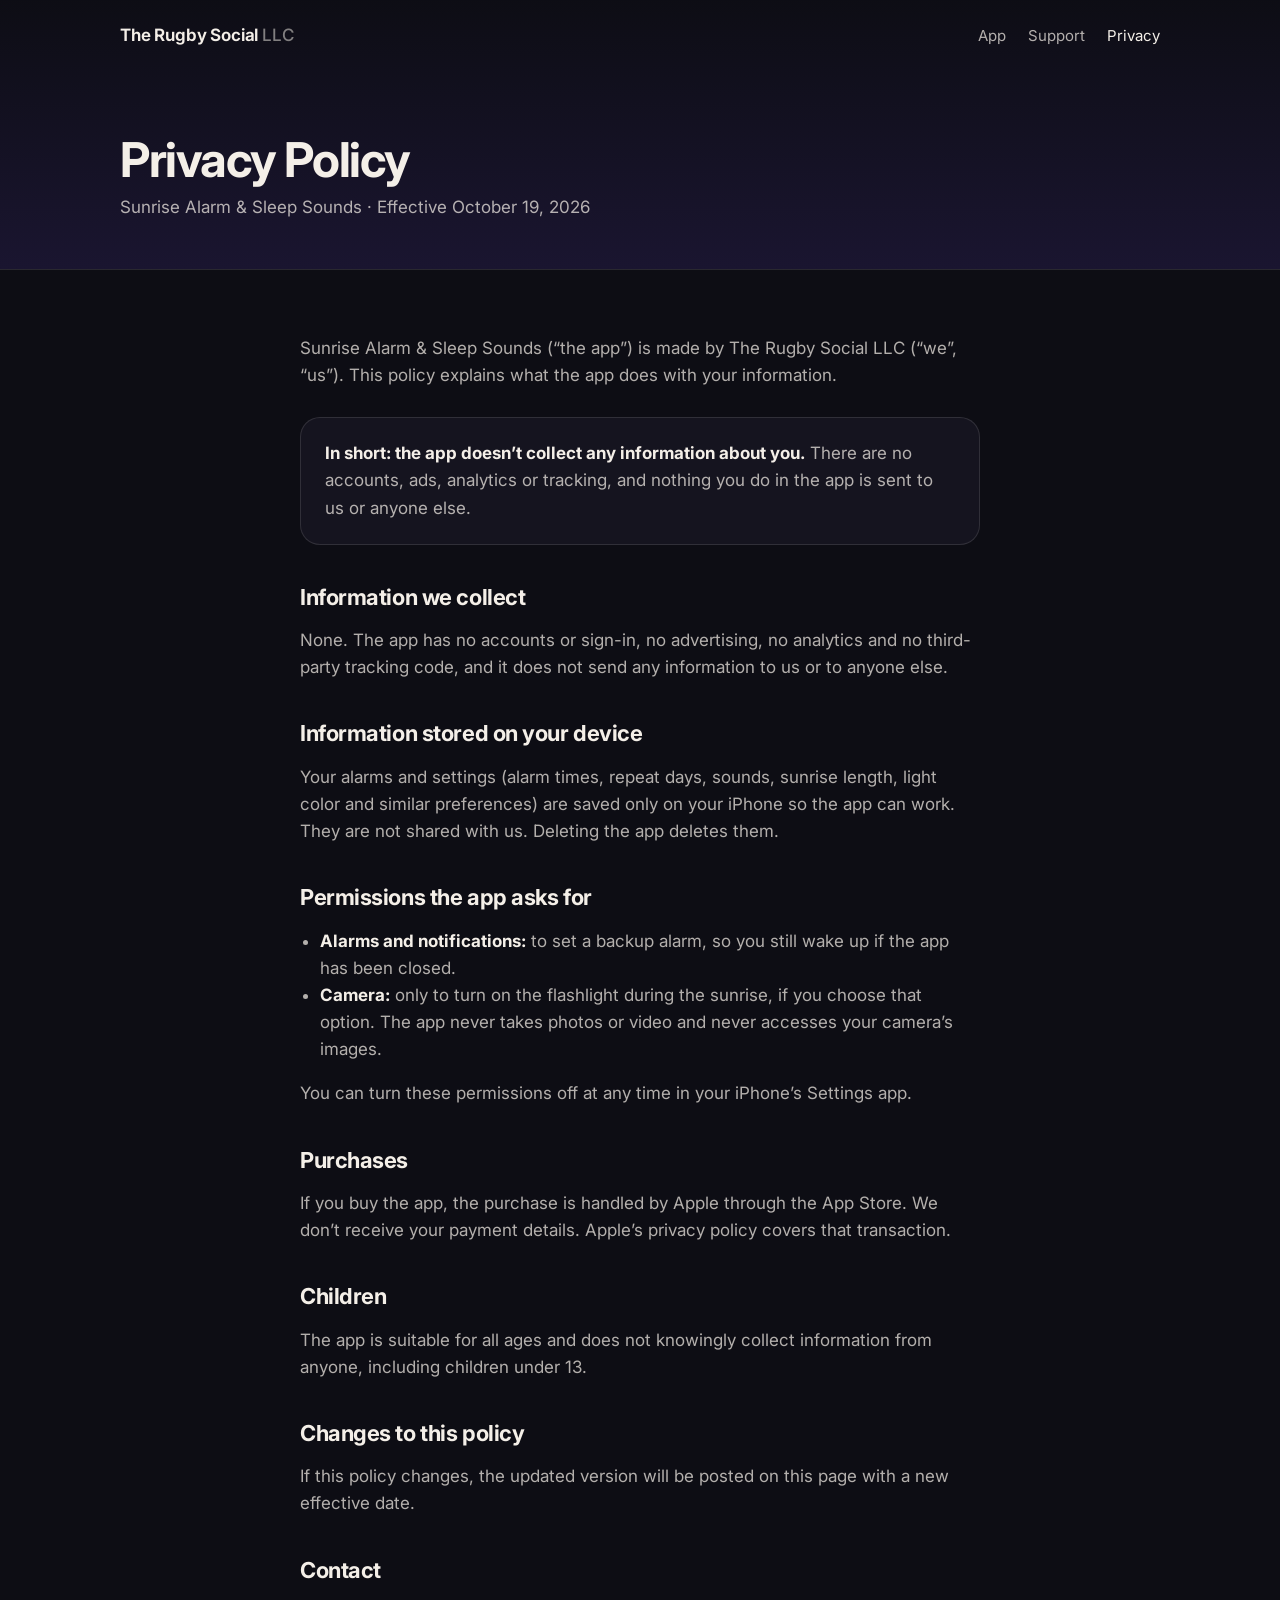
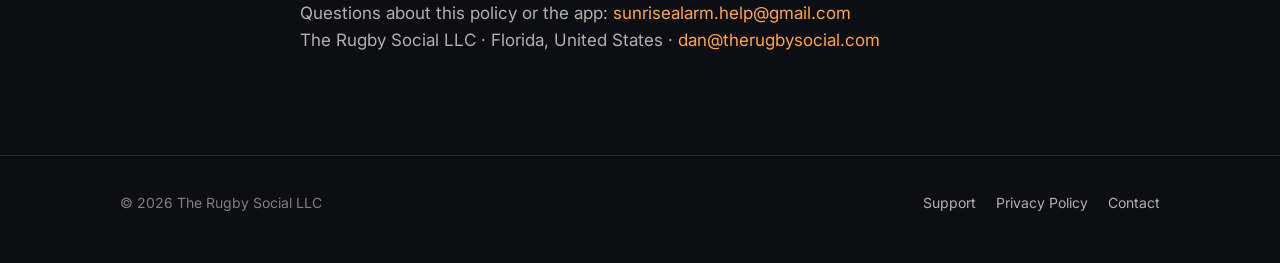
==== privacy.html @ a0db1877 "Add The Rugby Social website" ====
<!doctype html>
<html lang="en">
<head>
  <meta charset="utf-8">
  <meta name="viewport" content="width=device-width, initial-scale=1">
  <title>Privacy Policy — Sunrise Alarm &amp; Sleep Sounds</title>
  <meta name="description" content="Privacy policy for Sunrise Alarm & Sleep Sounds by The Rugby Social LLC. The app collects no data.">
  <link rel="icon" type="image/png" href="favicon.png">
  <link rel="apple-touch-icon" href="apple-touch-icon.png">
  <link rel="preconnect" href="https://fonts.googleapis.com">
  <link rel="preconnect" href="https://fonts.gstatic.com" crossorigin>
  <link href="https://fonts.googleapis.com/css2?family=Inter:wght@400;500;600;700&display=swap" rel="stylesheet">
  <link rel="stylesheet" href="style.css">
</head>
<body>
  <header class="site-header">
    <div class="wrap">
      <a class="brand" href="/">The Rugby Social <span>LLC</span></a>
      <nav class="nav" aria-label="Main">
        <a href="/#app">App</a>
        <a href="/support.html">Support</a>
        <a href="/privacy.html" aria-current="page">Privacy</a>
      </nav>
    </div>
  </header>

  <main>
    <div class="page-head">
      <div class="wrap">
        <h1>Privacy Policy</h1>
        <p>Sunrise Alarm &amp; Sleep Sounds · Effective October 19, 2026</p>
      </div>
    </div>

    <div class="wrap prose">
      <p>Sunrise Alarm &amp; Sleep Sounds (“the app”) is made by The Rugby Social LLC (“we”, “us”). This policy explains what the app does with your information.</p>

      <div class="callout"><p><strong>In short: the app doesn’t collect any information about you.</strong> There are no accounts, ads, analytics or tracking, and nothing you do in the app is sent to us or anyone else.</p></div>

      <h2>Information we collect</h2>
      <p>None. The app has no accounts or sign-in, no advertising, no analytics and no third-party tracking code, and it does not send any information to us or to anyone else.</p>

      <h2>Information stored on your device</h2>
      <p>Your alarms and settings (alarm times, repeat days, sounds, sunrise length, light color and similar preferences) are saved only on your iPhone so the app can work. They are not shared with us. Deleting the app deletes them.</p>

      <h2>Permissions the app asks for</h2>
      <ul>
        <li><strong>Alarms and notifications:</strong> to set a backup alarm, so you still wake up if the app has been closed.</li>
        <li><strong>Camera:</strong> only to turn on the flashlight during the sunrise, if you choose that option. The app never takes photos or video and never accesses your camera’s images.</li>
      </ul>
      <p>You can turn these permissions off at any time in your iPhone’s Settings app.</p>

      <h2>Purchases</h2>
      <p>If you buy the app, the purchase is handled by Apple through the App Store. We don’t receive your payment details. Apple’s privacy policy covers that transaction.</p>

      <h2>Children</h2>
      <p>The app is suitable for all ages and does not knowingly collect information from anyone, including children under 13.</p>

      <h2>Changes to this policy</h2>
      <p>If this policy changes, the updated version will be posted on this page with a new effective date.</p>

      <h2>Contact</h2>
      <p>Questions about this policy or the app: <a href="mailto:sunrisealarm.help@gmail.com">sunrisealarm.help@gmail.com</a><br>
      The Rugby Social LLC · Florida, United States · <a href="mailto:dan@therugbysocial.com">dan@therugbysocial.com</a></p>
    </div>
  </main>

  <footer class="site-footer">
    <div class="wrap">
      <div>© 2026 The Rugby Social LLC</div>
      <nav aria-label="Footer">
        <a href="/support.html">Support</a>
        <a href="/privacy.html">Privacy Policy</a>
        <a href="mailto:dan@therugbysocial.com">Contact</a>
      </nav>
    </div>
  </footer>
</body>
</html>
---- style.css ----
:root {
  --night: #0d0d14;
  --night-2: #15141f;
  --ink: #f4efe8;
  --ink-soft: rgba(244, 239, 232, 0.72);
  --ink-faint: rgba(244, 239, 232, 0.5);
  --line: rgba(244, 239, 232, 0.12);
  --amber: #ffa54f;
  --rose: #e8746a;
  --violet: #4b2a6b;
  --radius: 20px;
  --max: 1080px;
}

* { box-sizing: border-box; }

html { -webkit-text-size-adjust: 100%; }

body {
  margin: 0;
  background: var(--night);
  color: var(--ink);
  font-family: "Inter", -apple-system, BlinkMacSystemFont, "Segoe UI", Roboto, sans-serif;
  font-size: 17px;
  line-height: 1.6;
  -webkit-font-smoothing: antialiased;
}

a { color: var(--amber); text-decoration: none; }
a:hover { text-decoration: underline; }

img { max-width: 100%; display: block; }

.wrap { max-width: var(--max); margin: 0 auto; padding: 0 20px; }

/* Header */
.site-header { position: relative; z-index: 2; }
.site-header .wrap {
  display: flex; align-items: center; justify-content: space-between;
  padding-top: 22px; padding-bottom: 22px; gap: 16px;
}
.brand { color: var(--ink); font-weight: 650; letter-spacing: -0.01em; font-size: 17px; }
.brand:hover { text-decoration: none; }
.brand span { color: var(--ink-faint); font-weight: 500; }
.nav { display: flex; gap: 22px; font-size: 15px; }
.nav a { color: var(--ink-soft); }
.nav a:hover, .nav a[aria-current="page"] { color: var(--ink); text-decoration: none; }

/* Hero */
.hero {
  position: relative;
  overflow: hidden;
  background:
    radial-gradient(120% 70% at 50% 115%, rgba(255, 165, 79, 0.55) 0%, rgba(232, 116, 106, 0.35) 30%, rgba(75, 42, 107, 0.35) 55%, transparent 75%),
    linear-gradient(180deg, var(--night) 0%, #1a1530 60%, #2a1a3a 100%);
  margin-top: -76px;
  padding-top: 76px;
}
.hero .wrap {
  display: grid;
  grid-template-columns: 1.1fr 0.9fr;
  align-items: center;
  gap: 48px;
  padding-top: 64px;
  padding-bottom: 72px;
}
.eyebrow {
  display: inline-flex; align-items: center; gap: 10px;
  font-size: 14px; color: var(--ink-soft); margin-bottom: 18px;
}
.eyebrow img { width: 40px; height: 40px; border-radius: 10px; }
h1 {
  font-size: clamp(38px, 6vw, 60px);
  line-height: 1.05;
  letter-spacing: -0.03em;
  font-weight: 700;
  margin: 0 0 18px;
}
h1 .glow {
  background: linear-gradient(90deg, #ffd59a, var(--amber) 45%, var(--rose));
  -webkit-background-clip: text; background-clip: text; color: transparent;
}
.lede { font-size: 19px; color: var(--ink-soft); max-width: 34em; margin: 0 0 28px; }
.cta-row { display: flex; flex-wrap: wrap; gap: 12px; align-items: center; }
.badge {
  display: inline-flex; align-items: center; gap: 10px;
  padding: 12px 20px; border-radius: 999px;
  background: var(--ink); color: var(--night);
  font-weight: 600; font-size: 15px;
}
.badge:hover { text-decoration: none; opacity: 0.92; }
.badge.soon { background: rgba(244, 239, 232, 0.1); color: var(--ink); border: 1px solid var(--line); cursor: default; }
.badge svg { width: 18px; height: 18px; }
.hero-art { justify-self: center; width: min(360px, 100%); }
.hero-art img { border-radius: 28px; box-shadow: 0 30px 80px rgba(0, 0, 0, 0.5); }

/* Sections */
section { padding: 84px 0; }
section + section { border-top: 1px solid var(--line); }
h2 {
  font-size: clamp(28px, 4vw, 38px);
  letter-spacing: -0.02em;
  line-height: 1.15;
  margin: 0 0 14px;
}
.section-lede { color: var(--ink-soft); max-width: 40em; margin: 0 0 44px; }

.features {
  display: grid;
  grid-template-columns: repeat(3, 1fr);
  gap: 18px;
}
.feature {
  background: var(--night-2);
  border: 1px solid var(--line);
  border-radius: var(--radius);
  padding: 26px;
}
.feature .icon {
  width: 44px; height: 44px; border-radius: 12px;
  display: grid; place-items: center;
  background: rgba(255, 165, 79, 0.14); color: var(--amber);
  margin-bottom: 16px;
}
.feature .icon svg { width: 22px; height: 22px; }
.feature h3 { margin: 0 0 8px; font-size: 18px; letter-spacing: -0.01em; }
.feature p { margin: 0; color: var(--ink-soft); font-size: 16px; }

.gallery {
  display: grid;
  grid-auto-flow: column;
  grid-auto-columns: minmax(200px, 1fr);
  gap: 16px;
  overflow-x: auto;
  scroll-snap-type: x mandatory;
  padding-bottom: 8px;
}
.gallery img {
  border-radius: 18px;
  scroll-snap-align: start;
  border: 1px solid var(--line);
}

.steps { list-style: none; padding: 0; margin: 0; display: grid; gap: 14px; counter-reset: step; max-width: 640px; }
.steps li {
  counter-increment: step;
  display: grid; grid-template-columns: 40px 1fr; gap: 14px; align-items: start;
}
.steps li::before {
  content: counter(step);
  width: 40px; height: 40px; border-radius: 50%;
  display: grid; place-items: center;
  background: rgba(255, 165, 79, 0.14); color: var(--amber); font-weight: 650;
}
.steps strong { display: block; }
.steps span { color: var(--ink-soft); }

.company {
  display: grid; grid-template-columns: 1fr 1fr; gap: 48px; align-items: start;
}
.company dl { margin: 0; display: grid; grid-template-columns: max-content 1fr; gap: 10px 20px; }
.company dt { color: var(--ink-faint); }
.company dd { margin: 0; }

/* Text pages */
.page-head {
  background: linear-gradient(180deg, var(--night) 0%, #1a1530 100%);
  margin-top: -76px; padding: 140px 0 48px;
  border-bottom: 1px solid var(--line);
}
.page-head h1 { font-size: clamp(34px, 5vw, 48px); margin-bottom: 8px; }
.page-head p { color: var(--ink-soft); margin: 0; }
.prose { max-width: 720px; padding-top: 48px; padding-bottom: 84px; }
.prose h2 { font-size: 22px; margin: 40px 0 10px; }
.prose p, .prose li { color: var(--ink-soft); }
.prose strong { color: var(--ink); }
.prose ul { padding-left: 1.2em; }
.callout {
  background: var(--night-2); border: 1px solid var(--line);
  border-radius: var(--radius); padding: 22px 24px; margin: 28px 0;
}
.callout p { margin: 0; }
.faq details {
  border-bottom: 1px solid var(--line);
  padding: 16px 0;
}
.faq summary {
  cursor: pointer; font-weight: 600; color: var(--ink);
  list-style: none; display: flex; justify-content: space-between; gap: 16px;
}
.faq summary::-webkit-details-marker { display: none; }
.faq summary::after { content: "+"; color: var(--amber); font-weight: 400; font-size: 22px; line-height: 1; }
.faq details[open] summary::after { content: "–"; }
.faq details p { margin: 10px 0 0; }

/* Footer */
.site-footer { border-top: 1px solid var(--line); padding: 36px 0 48px; color: var(--ink-faint); font-size: 14px; }
.site-footer .wrap { display: flex; flex-wrap: wrap; justify-content: space-between; gap: 16px; }
.site-footer nav { display: flex; gap: 20px; }
.site-footer a { color: var(--ink-soft); }

@media (max-width: 860px) {
  .hero .wrap { grid-template-columns: 1fr; gap: 40px; padding-top: 40px; }
  .hero-art { width: min(300px, 80%); }
  .features { grid-template-columns: 1fr; }
  .company { grid-template-columns: 1fr; gap: 28px; }
  section { padding: 64px 0; }
}
@media (max-width: 480px) {
  .nav { gap: 14px; font-size: 14px; }
  .brand span { display: none; }
}
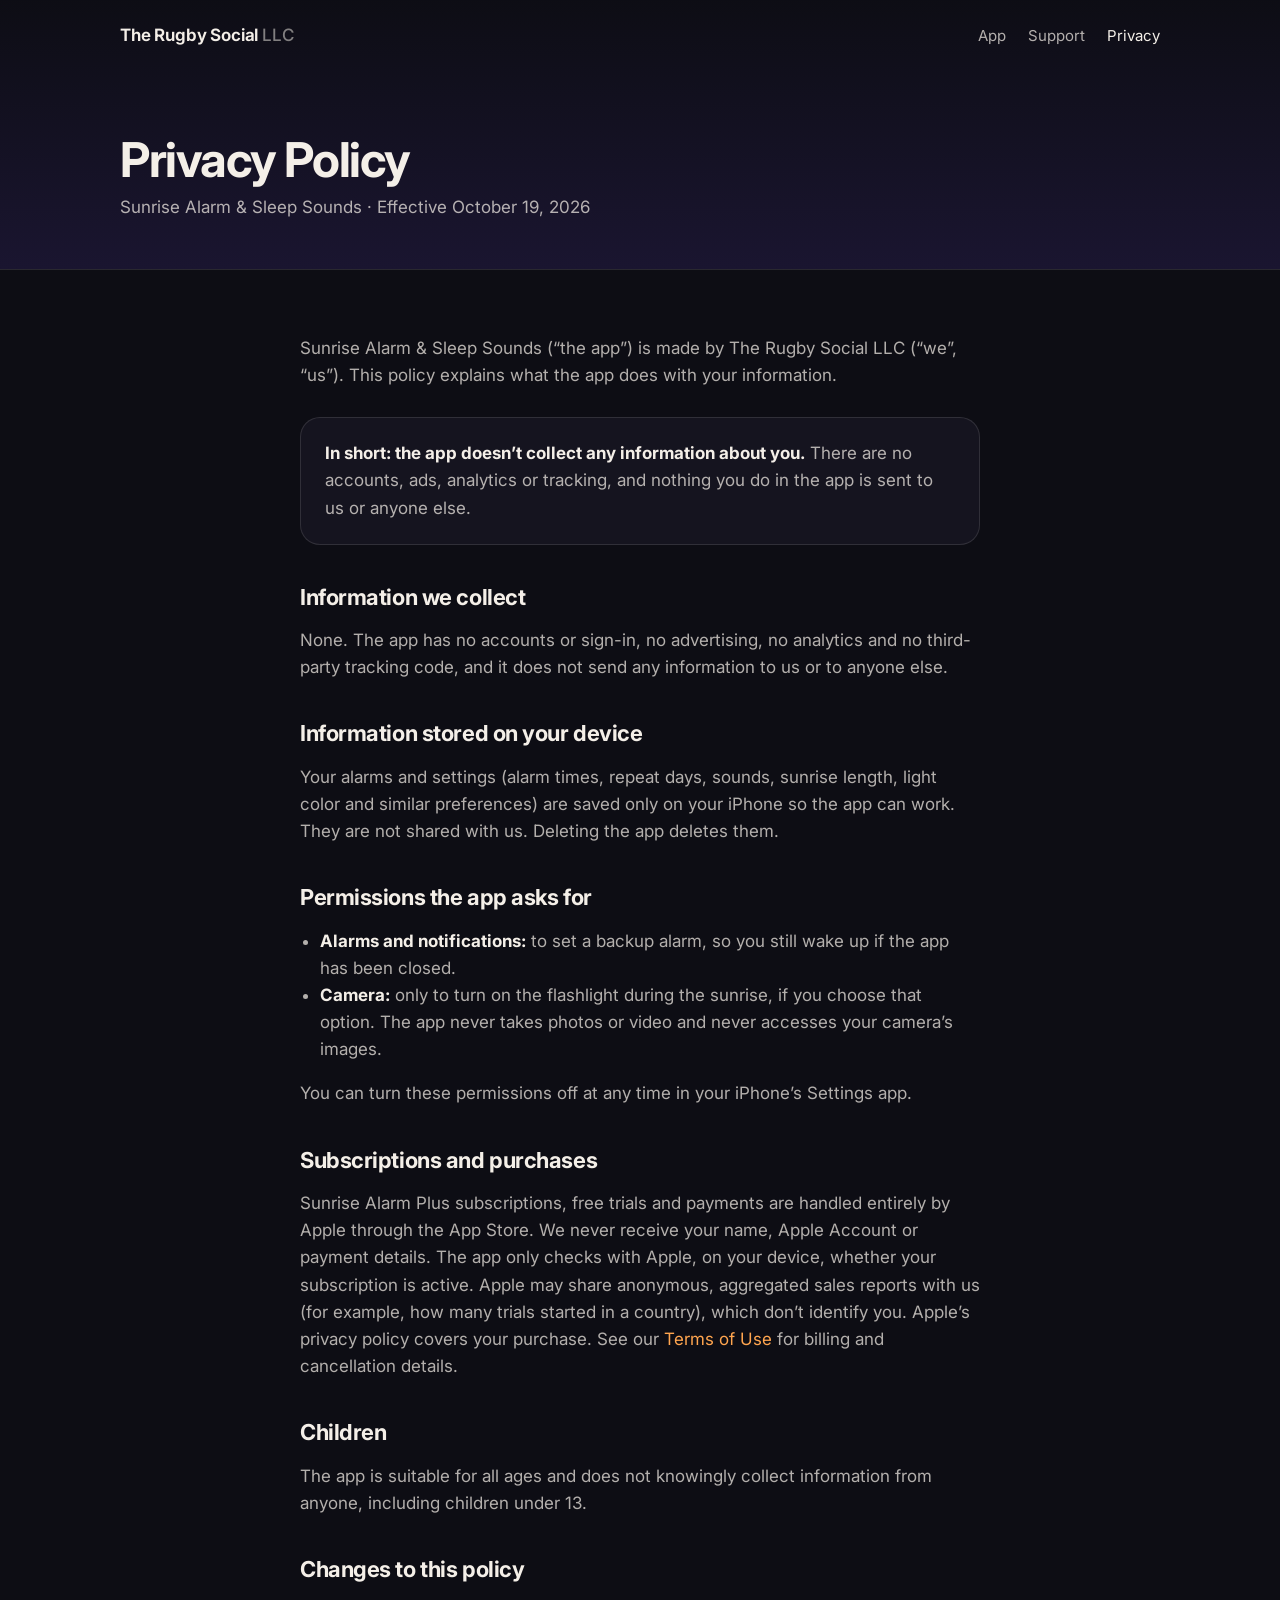
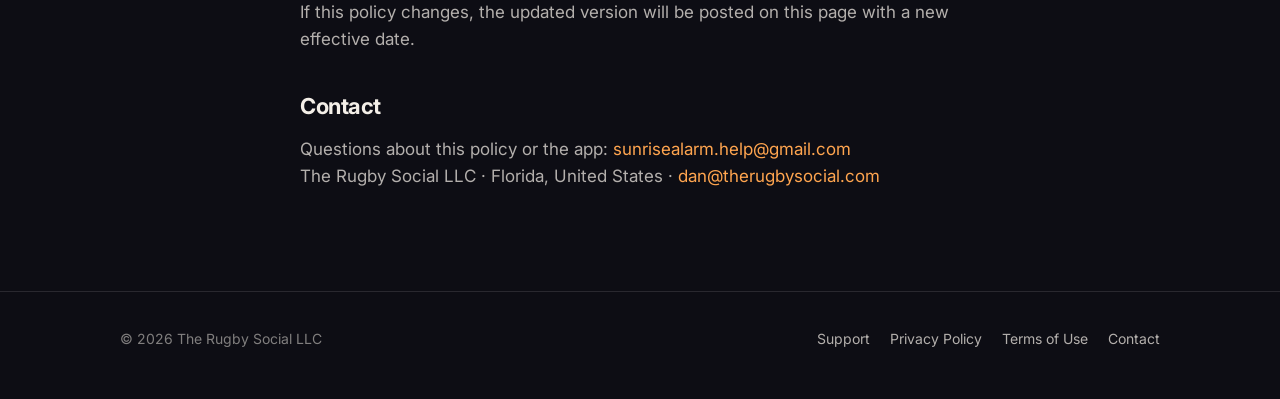
==== commit 075e0aad: "Add Terms of Use, subscription FAQ and privacy update" ====
--- a/privacy.html
+++ b/privacy.html
@@ -50,8 +50,8 @@
       </ul>
       <p>You can turn these permissions off at any time in your iPhone’s Settings app.</p>
 
-      <h2>Purchases</h2>
-      <p>If you buy the app, the purchase is handled by Apple through the App Store. We don’t receive your payment details. Apple’s privacy policy covers that transaction.</p>
+      <h2>Subscriptions and purchases</h2>
+      <p>Sunrise Alarm Plus subscriptions, free trials and payments are handled entirely by Apple through the App Store. We never receive your name, Apple Account or payment details. The app only checks with Apple, on your device, whether your subscription is active. Apple may share anonymous, aggregated sales reports with us (for example, how many trials started in a country), which don’t identify you. Apple’s privacy policy covers your purchase. See our <a href="/terms.html">Terms of Use</a> for billing and cancellation details.</p>
 
       <h2>Children</h2>
       <p>The app is suitable for all ages and does not knowingly collect information from anyone, including children under 13.</p>
@@ -71,6 +71,7 @@
       <nav aria-label="Footer">
         <a href="/support.html">Support</a>
         <a href="/privacy.html">Privacy Policy</a>
+        <a href="/terms.html">Terms of Use</a>
         <a href="mailto:dan@therugbysocial.com">Contact</a>
       </nav>
     </div>
--- a/style.css
+++ b/style.css
@@ -29,7 +29,7 @@
 a { color: var(--amber); text-decoration: none; }
 a:hover { text-decoration: underline; }
 
-img { max-width: 100%; display: block; }
+img { max-width: 100%; height: auto; display: block; }
 
 .wrap { max-width: var(--max); margin: 0 auto; padding: 0 20px; }
 
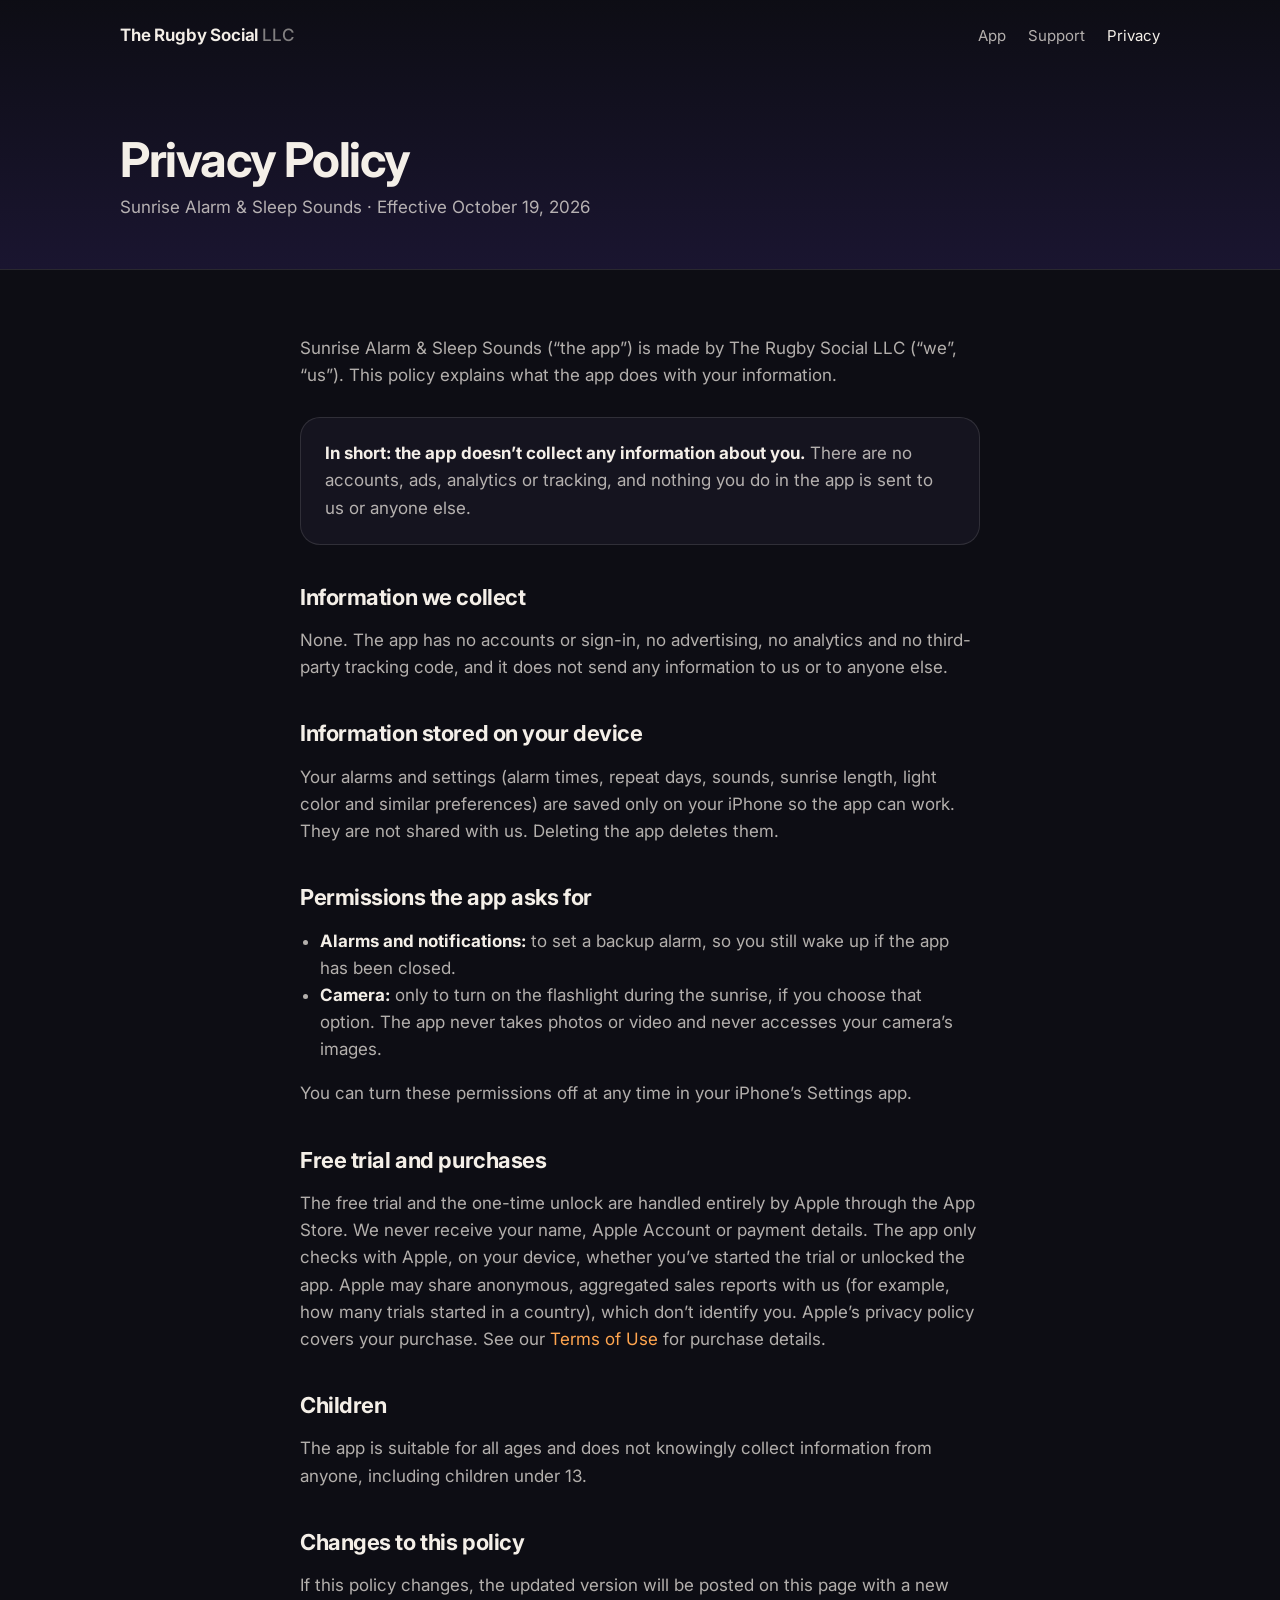
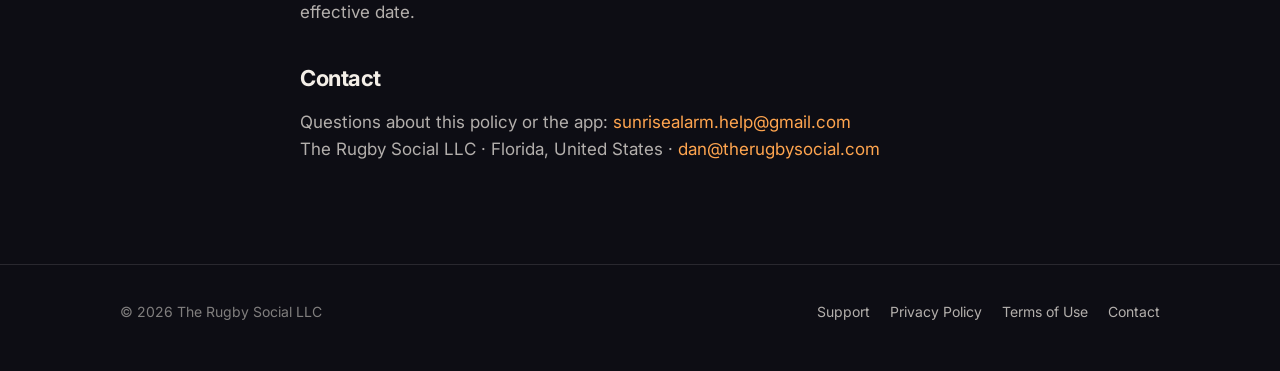
==== commit 363ee783: "Add files via upload" ====
--- a/privacy.html
+++ b/privacy.html
@@ -50,8 +50,8 @@
       </ul>
       <p>You can turn these permissions off at any time in your iPhone’s Settings app.</p>
 
-      <h2>Subscriptions and purchases</h2>
-      <p>Sunrise Alarm Plus subscriptions, free trials and payments are handled entirely by Apple through the App Store. We never receive your name, Apple Account or payment details. The app only checks with Apple, on your device, whether your subscription is active. Apple may share anonymous, aggregated sales reports with us (for example, how many trials started in a country), which don’t identify you. Apple’s privacy policy covers your purchase. See our <a href="/terms.html">Terms of Use</a> for billing and cancellation details.</p>
+      <h2>Free trial and purchases</h2>
+      <p>The free trial and the one-time unlock are handled entirely by Apple through the App Store. We never receive your name, Apple Account or payment details. The app only checks with Apple, on your device, whether you’ve started the trial or unlocked the app. Apple may share anonymous, aggregated sales reports with us (for example, how many trials started in a country), which don’t identify you. Apple’s privacy policy covers your purchase. See our <a href="/terms.html">Terms of Use</a> for purchase details.</p>
 
       <h2>Children</h2>
       <p>The app is suitable for all ages and does not knowingly collect information from anyone, including children under 13.</p>
